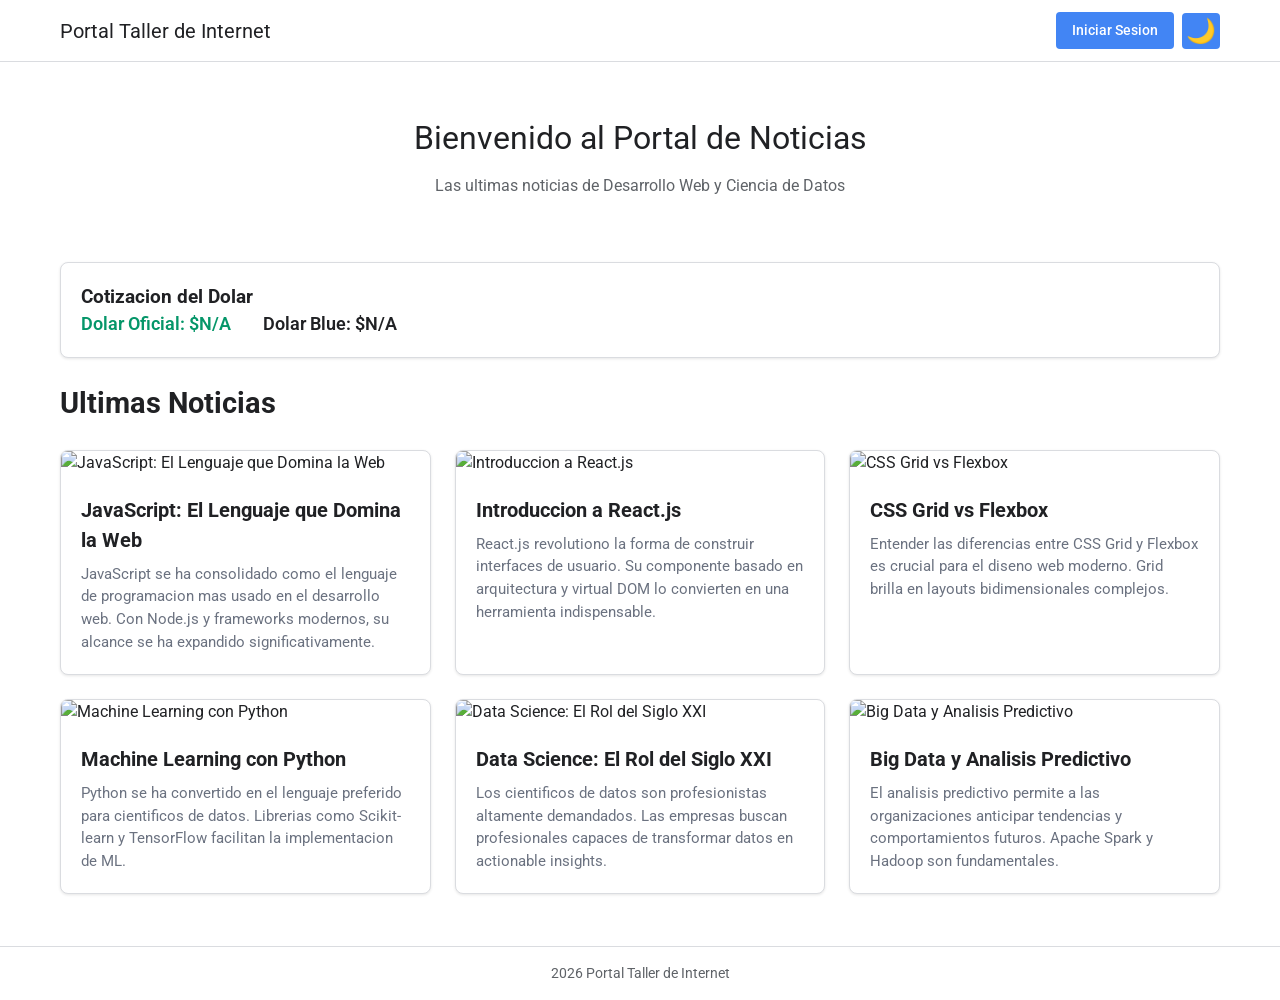
==== index.html @ 5963bd83 "Add files via upload" ====
<!DOCTYPE html>
<html lang="es">
<head>
  <meta charset="UTF-8">
  <meta name="viewport" content="width=device-width, initial-scale=1.0">
  <title>Portal Taller de Internet - Inicio</title>
  <link rel="stylesheet" href="css/estilos.css">
  <link rel="preconnect" href="https://fonts.googleapis.com">
  <link rel="preconnect" href="https://fonts.gstatic.com" crossorigin>
  <link href="https://fonts.googleapis.com/css2?family=Roboto:wght@400;500&display=swap" rel="stylesheet">
</head>
<body>
  <header>
    <div class="header-content">
      <a href="index.html" class="logo">Portal Taller de Internet</a>
      <nav id="authLinks">
        <a href="login.html" class="btn-login">Iniciar Sesion</a>
        <button id="darkModeToggle" class="btn-darkmode" onclick="toggleDarkMode()">🌙</button>
      </nav>
    </div>
  </header>

  <main class="container">
    <section class="hero-section">
      <h1>Bienvenido al Portal de Noticias</h1>
      <p>Las ultimas noticias de Desarrollo Web y Ciencia de Datos</p>
    </section>

    <section class="dolar-section">
      <h3>Cotizacion del Dolar</h3>
      <div id="dolarContainer">
        <p>Cargando...</p>
      </div>
    </section>

    <section>
      <h2 class="section-title">Ultimas Noticias</h2>
      <div id="noticiasContainer" class="noticias-grid">
        <p>Cargando noticias...</p>
      </div>
    </section>
  </main>

  <footer>
    <p>2026 Portal Taller de Internet</p>
  </footer>

  <script src="js/api.js"></script>
  <script src="js/auth.js"></script>
  <script src="js/main.js"></script>
</body>
</html>
---- css/estilos.css ----
:root {
  --primary-color: #4285f4;
  --secondary-color: #357ae8;
  --text-color: #202124;
  --bg-color: #ffffff;
  --card-bg: #ffffff;
  --border-color: #dadce0;
  --shadow: 0 1px 3px rgba(0, 0, 0, 0.1);
  --transition: all 0.2s ease;
}

* {
  margin: 0;
  padding: 0;
  box-sizing: border-box;
}

body {
  font-family: 'Roboto', 'Noto Sans JP', 'Noto Sans', sans-serif;
  background-color: var(--bg-color);
  color: var(--text-color);
  line-height: 1.5;
  transition: var(--transition);
}

body.dark-mode {
  --primary-color: #8ab4f8;
  --secondary-color: #aecbfa;
  --text-color: #e8eaed;
  --bg-color: #202124;
  --card-bg: #292a2d;
  --border-color: #3c4043;
  --shadow: 0 1px 3px rgba(0, 0, 0, 0.3);
}

.container {
  max-width: 1200px;
  margin: 0 auto;
  padding: 20px;
}

header {
  background-color: var(--bg-color);
  color: var(--text-color);
  padding: 0.75rem 0;
  border-bottom: 1px solid var(--border-color);
  box-shadow: none;
}

.header-content {
  display: flex;
  justify-content: space-between;
  align-items: center;
  max-width: 1200px;
  margin: 0 auto;
  padding: 0 20px;
}

.logo {
  font-size: 1.25rem;
  font-weight: 400;
  text-decoration: none;
  color: var(--text-color);
  transition: var(--transition);
}

.logo:hover {
  opacity: 0.8;
}

nav {
  display: flex;
  align-items: center;
  gap: 0.5rem;
}

nav a, nav button {
  color: var(--text-color);
  text-decoration: none;
  padding: 0.5rem 1rem;
  border-radius: 4px;
  transition: var(--transition);
  background: none;
  border: none;
  cursor: pointer;
  font-size: 0.875rem;
  font-weight: 500;
}

nav a:hover, nav button:hover {
  background-color: var(--bg-color);
  text-decoration: underline;
}

.btn-login, .btn-admin, .btn-logout, #darkModeToggle {
  background-color: var(--primary-color);
  border: none;
  color: white;
  border-radius: 4px;
}

.btn-darkmode {
  background-color: transparent;
  border: none;
  font-size: 1.5rem;
  cursor: pointer;
  padding: 0.25rem;
}

.btn-login:hover, .btn-admin:hover, .btn-logout:hover {
  background-color: var(--secondary-color);
  text-decoration: none;
  box-shadow: var(--shadow);
}

.user-welcome {
  color: var(--text-color);
  font-weight: 400;
}

.main-content {
  padding: 2rem 0;
}

.section-title {
  font-size: 1.8rem;
  margin-bottom: 1.5rem;
  color: var(--text-color);
}

.noticias-grid {
  display: grid;
  grid-template-columns: repeat(auto-fill, minmax(300px, 1fr));
  gap: 1.5rem;
}

.noticia-card {
  background-color: var(--card-bg);
  border-radius: 8px;
  overflow: hidden;
  box-shadow: var(--shadow);
  transition: var(--transition);
  border: 1px solid var(--border-color);
}

.noticia-card:hover {
  transform: translateY(-2px);
  box-shadow: 0 1px 6px rgba(0, 0, 0, 0.15);
  border-color: var(--primary-color);
}

.noticia-imagen {
  width: 100%;
  height: 200px;
  object-fit: cover;
}

.noticia-content {
  padding: 1.25rem;
}

.noticia-titulo {
  font-size: 1.25rem;
  margin-bottom: 0.5rem;
  color: var(--text-color);
}

.noticia-descripcion {
  color: #6b7280;
  font-size: 0.95rem;
}

body.dark-mode .noticia-descripcion {
  color: #9ca3af;
}

.dolar-section {
  background-color: var(--card-bg);
  padding: 1.25rem;
  border-radius: 8px;
  margin-bottom: 1.5rem;
  box-shadow: var(--shadow);
  border: 1px solid var(--border-color);
}

.dolar-info {
  display: flex;
  gap: 2rem;
  flex-wrap: wrap;
}

.dolar-label {
  font-size: 1.1rem;
  font-weight: 600;
  color: var(--text-color);
}

.dolar-label:first-child {
  color: #059669;
}

.dolar-error {
  color: #dc2626;
}

.no-news {
  text-align: center;
  font-size: 1.1rem;
  color: #6b7280;
  padding: 2rem;
}

.hero-section {
  text-align: center;
  padding: 2rem 1rem;
  background: var(--bg-color);
  color: var(--text-color);
  border-radius: 8px;
  margin-bottom: 2rem;
}

.hero-section h1 {
  font-size: 2rem;
  font-weight: 400;
  margin-bottom: 0.75rem;
  color: var(--text-color);
}

.hero-section p {
  font-size: 1rem;
  color: #5f6368;
}

body.dark-mode .hero-section p {
  color: #9aa0a6;
}

.login-container {
  max-width: 400px;
  margin: 3rem auto;
  padding: 2rem;
  background-color: var(--card-bg);
  border-radius: 8px;
  box-shadow: var(--shadow);
  border: 1px solid var(--border-color);
}

.login-container h2 {
  text-align: center;
  margin-bottom: 1.5rem;
  color: var(--text-color);
}

.form-group {
  margin-bottom: 1.25rem;
}

.form-group label {
  display: block;
  margin-bottom: 0.5rem;
  font-weight: 500;
  color: var(--text-color);
}

.form-group input, .form-group textarea {
  width: 100%;
  padding: 0.75rem;
  border: 1px solid var(--border-color);
  border-radius: 4px;
  font-size: 1rem;
  background-color: var(--bg-color);
  color: var(--text-color);
  transition: var(--transition);
}

.form-group input:focus, .form-group textarea:focus {
  outline: none;
  border-color: var(--primary-color);
  box-shadow: 0 0 0 2px rgba(66, 133, 244, 0.2);
}

.btn-primary {
  width: 100%;
  padding: 0.625rem;
  background-color: var(--primary-color);
  color: white;
  border: none;
  border-radius: 4px;
  font-size: 0.875rem;
  font-weight: 500;
  cursor: pointer;
  transition: var(--transition);
}

.btn-primary:hover {
  background-color: var(--secondary-color);
  box-shadow: var(--shadow);
}

.error-message {
  color: #dc2626;
  text-align: center;
  margin-bottom: 1rem;
  padding: 0.75rem;
  background-color: #fef2f2;
  border-radius: 4px;
}

body.dark-mode .error-message {
  background-color: #450a0a;
}

.admin-container {
  max-width: 1000px;
  margin: 0 auto;
  padding: 2rem;
}

.admin-header {
  display: flex;
  justify-content: space-between;
  align-items: center;
  margin-bottom: 2rem;
}

.admin-header h2 {
  color: var(--text-color);
}

.admin-actions {
  display: flex;
  gap: 1rem;
}

.btn-volver, .btn-cerrar {
  padding: 0.5rem 1rem;
  background-color: var(--primary-color);
  color: white;
  border: none;
  border-radius: 4px;
  cursor: pointer;
  transition: var(--transition);
  text-decoration: none;
  font-size: 1rem;
}

.btn-volver:hover, .btn-cerrar:hover {
  background-color: var(--secondary-color);
}

.admin-panel {
  display: grid;
  grid-template-columns: 1fr 2fr;
  gap: 2rem;
}

.form-panel, .list-panel {
  background-color: var(--card-bg);
  padding: 1.5rem;
  border-radius: 8px;
  box-shadow: var(--shadow);
  border: 1px solid var(--border-color);
}

.form-panel h3, .list-panel h3 {
  margin-bottom: 1.25rem;
  color: var(--text-color);
}

.noticias-table {
  width: 100%;
  border-collapse: collapse;
}

.noticias-table th, .noticias-table td {
  padding: 0.75rem;
  text-align: left;
  border-bottom: 1px solid var(--border-color);
}

.noticias-table th {
  font-weight: 600;
  color: var(--text-color);
}

.noticias-table td {
  color: #6b7280;
  font-size: 0.9rem;
}

body.dark-mode .noticias-table td {
  color: #9ca3af;
}

.noticias-table .thumb {
  width: 60px;
  height: 40px;
  object-fit: cover;
  border-radius: 4px;
}

.btn-edit, .btn-delete {
  padding: 0.25rem 0.5rem;
  margin-right: 0.25rem;
  border: none;
  border-radius: 4px;
  cursor: pointer;
  transition: var(--transition);
}

.btn-edit {
  background-color: #fbbf24;
  color: #1f2937;
}

.btn-edit:hover {
  background-color: #f59e0b;
}

.btn-delete {
  background-color: #ef4444;
  color: white;
}

.btn-delete:hover {
  background-color: #dc2626;
}

.btn-cancelar {
  display: none;
  width: 100%;
  padding: 0.75rem;
  background-color: #6b7280;
  color: white;
  border: none;
  border-radius: 4px;
  font-size: 1rem;
  cursor: pointer;
  margin-top: 0.5rem;
}

.btn-cancelar:hover {
  background-color: #4b5563;
}

footer {
  background-color: var(--bg-color);
  color: #5f6368;
  text-align: center;
  padding: 1rem;
  margin-top: 2rem;
  border-top: 1px solid var(--border-color);
  font-size: 0.875rem;
}

footer p {
  opacity: 1;
}

.alert {
  padding: 1rem;
  border-radius: 4px;
  margin-bottom: 1rem;
}

.alert-success {
  background-color: #d1fae5;
  color: #065f46;
}

.alert-error {
  background-color: #fee2e2;
  color: #991b1b;
}

@media (max-width: 768px) {
  .noticias-grid {
    grid-template-columns: 1fr;
  }
  
  .admin-panel {
    grid-template-columns: 1fr;
  }
  
  .dolar-info {
    flex-direction: column;
    gap: 0.5rem;
  }
  
  .header-content {
    flex-direction: column;
    gap: 1rem;
  }
  
  nav {
    flex-direction: column;
    width: 100%;
    text-align: center;
  }
  
  .hero-section h1 {
    font-size: 1.8rem;
  }
}
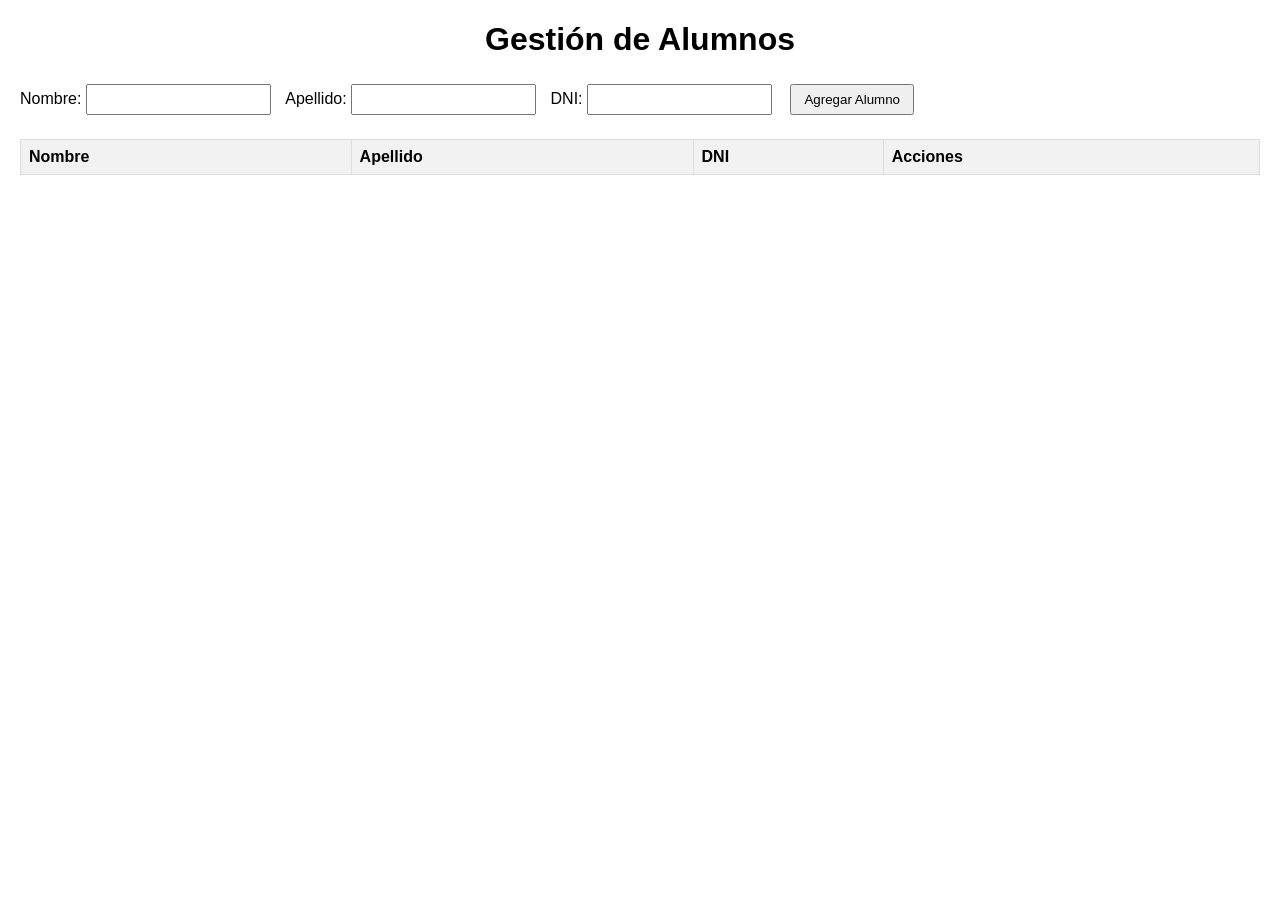
==== commit a4d7dd7d: "cambio_proy" ====
--- a/index.html
+++ b/index.html
@@ -2,51 +2,163 @@
 <html lang="es">
 <head>
   <meta charset="UTF-8">
-  <meta name="viewport" content="width=device-width, initial-scale=1.0">
-  <title>Portal Taller de Internet - Inicio</title>
-  <link rel="stylesheet" href="css/estilos.css">
-  <link rel="preconnect" href="https://fonts.googleapis.com">
-  <link rel="preconnect" href="https://fonts.gstatic.com" crossorigin>
-  <link href="https://fonts.googleapis.com/css2?family=Roboto:wght@400;500&display=swap" rel="stylesheet">
+  <title>Gestión de Alumnos</title>
+  <style>
+    body {
+      font-family: Arial, sans-serif;
+      margin: 20px;
+    }
+    h1 {
+      text-align: center;
+    }
+    form {
+      margin-bottom: 20px;
+    }
+    form label {
+      margin-right: 10px;
+    }
+    input[type="text"] {
+      padding: 6px;
+      margin: 4px 0;
+      box-sizing: border-box;
+    }
+    button {
+      padding: 6px 12px;
+      margin: 4px;
+      cursor: pointer;
+    }
+    table {
+      border-collapse: collapse;
+      width: 100%;
+      margin-top: 10px;
+    }
+    th, td {
+      border: 1px solid #ddd;
+      padding: 8px;
+      text-align: left;
+    }
+    th {
+      background-color: #f2f2f2;
+    }
+    tr:hover {
+      background-color: #f9f9f9;
+    }
+  </style>
 </head>
 <body>
-  <header>
-    <div class="header-content">
-      <a href="index.html" class="logo">Portal Taller de Internet</a>
-      <nav id="authLinks">
-        <a href="login.html" class="btn-login">Iniciar Sesion</a>
-        <button id="darkModeToggle" class="btn-darkmode" onclick="toggleDarkMode()">🌙</button>
-      </nav>
-    </div>
-  </header>
+  <h1>Gestión de Alumnos</h1>
 
-  <main class="container">
-    <section class="hero-section">
-      <h1>Bienvenido al Portal de Noticias</h1>
-      <p>Las ultimas noticias de Desarrollo Web y Ciencia de Datos</p>
-    </section>
+  <form id="studentForm">
+    <input type="hidden" id="studentIndex" value="-1">
+    <label>
+      Nombre: 
+      <input type="text" id="nombre" required>
+    </label>
+    <label>
+      Apellido: 
+      <input type="text" id="apellido" required>
+    </label>
+    <label>
+      DNI: 
+      <input type="text" id="dni" required>
+    </label>
+    <button type="submit" id="submitBtn">Agregar Alumno</button>
+  </form>
 
-    <section class="dolar-section">
-      <h3>Cotizacion del Dolar</h3>
-      <div id="dolarContainer">
-        <p>Cargando...</p>
-      </div>
-    </section>
+  <table id="studentsTable">
+    <thead>
+      <tr>
+        <th>Nombre</th>
+        <th>Apellido</th>
+        <th>DNI</th>
+        <th>Acciones</th>
+      </tr>
+    </thead>
+    <tbody>
+      <!-- Se generarán dinámicamente las filas de la tabla -->
+    </tbody>
+  </table>
 
-    <section>
-      <h2 class="section-title">Ultimas Noticias</h2>
-      <div id="noticiasContainer" class="noticias-grid">
-        <p>Cargando noticias...</p>
-      </div>
-    </section>
-  </main>
+  <script>
+    // Array para almacenar los alumnos
+    let students = [];
 
-  <footer>
-    <p>2026 Portal Taller de Internet</p>
-  </footer>
+    // Evento submit del formulario
+    document.getElementById('studentForm').addEventListener('submit', function(e) {
+      e.preventDefault();
+      
+      // Obtener los datos del formulario
+      let nombre = document.getElementById('nombre').value;
+      let apellido = document.getElementById('apellido').value;
+      let dni = document.getElementById('dni').value;
+      let index = document.getElementById('studentIndex').value;
 
-  <script src="js/api.js"></script>
-  <script src="js/auth.js"></script>
-  <script src="js/main.js"></script>
+      // Si index es -1, se agrega un alumno nuevo; si no, se actualiza el existente
+      if (index == -1) {
+        students.push({ nombre, apellido, dni });
+      } else {
+        students[index] = { nombre, apellido, dni };
+        // Resetear el índice y el botón
+        document.getElementById('studentIndex').value = -1;
+        document.getElementById('submitBtn').textContent = 'Agregar Alumno';
+      }
+
+      // Limpiar el formulario
+      document.getElementById('studentForm').reset();
+      renderTable();
+    });
+
+    // Función para renderizar la tabla con los alumnos
+    function renderTable() {
+      let tbody = document.querySelector('#studentsTable tbody');
+      tbody.innerHTML = '';
+
+      students.forEach((student, index) => {
+        let row = document.createElement('tr');
+
+        // Crear celdas para nombre, apellido y dni
+        let tdNombre = document.createElement('td');
+        tdNombre.textContent = student.nombre;
+        row.appendChild(tdNombre);
+
+        let tdApellido = document.createElement('td');
+        tdApellido.textContent = student.apellido;
+        row.appendChild(tdApellido);
+
+        let tdDNI = document.createElement('td');
+        tdDNI.textContent = student.dni;
+        row.appendChild(tdDNI);
+
+        // Crear celdas de acciones (editar y eliminar)
+        let tdActions = document.createElement('td');
+
+        // Botón de editar
+        let editBtn = document.createElement('button');
+        editBtn.textContent = 'Editar';
+        editBtn.addEventListener('click', function() {
+          document.getElementById('nombre').value = student.nombre;
+          document.getElementById('apellido').value = student.apellido;
+          document.getElementById('dni').value = student.dni;
+          document.getElementById('studentIndex').value = index;
+          document.getElementById('submitBtn').textContent = 'Actualizar Alumno';
+        });
+        tdActions.appendChild(editBtn);
+
+        // Botón de eliminar
+        let deleteBtn = document.createElement('button');
+        deleteBtn.textContent = 'Eliminar';
+        deleteBtn.addEventListener('click', function() {
+          if (confirm('¿Estás seguro de eliminar este alumno?')) {
+            students.splice(index, 1);
+            renderTable();
+          }
+        });
+        tdActions.appendChild(deleteBtn);
+
+        row.appendChild(tdActions);
+        tbody.appendChild(row);
+      });
+    }
+  </script>
 </body>
-</html>+</html>
